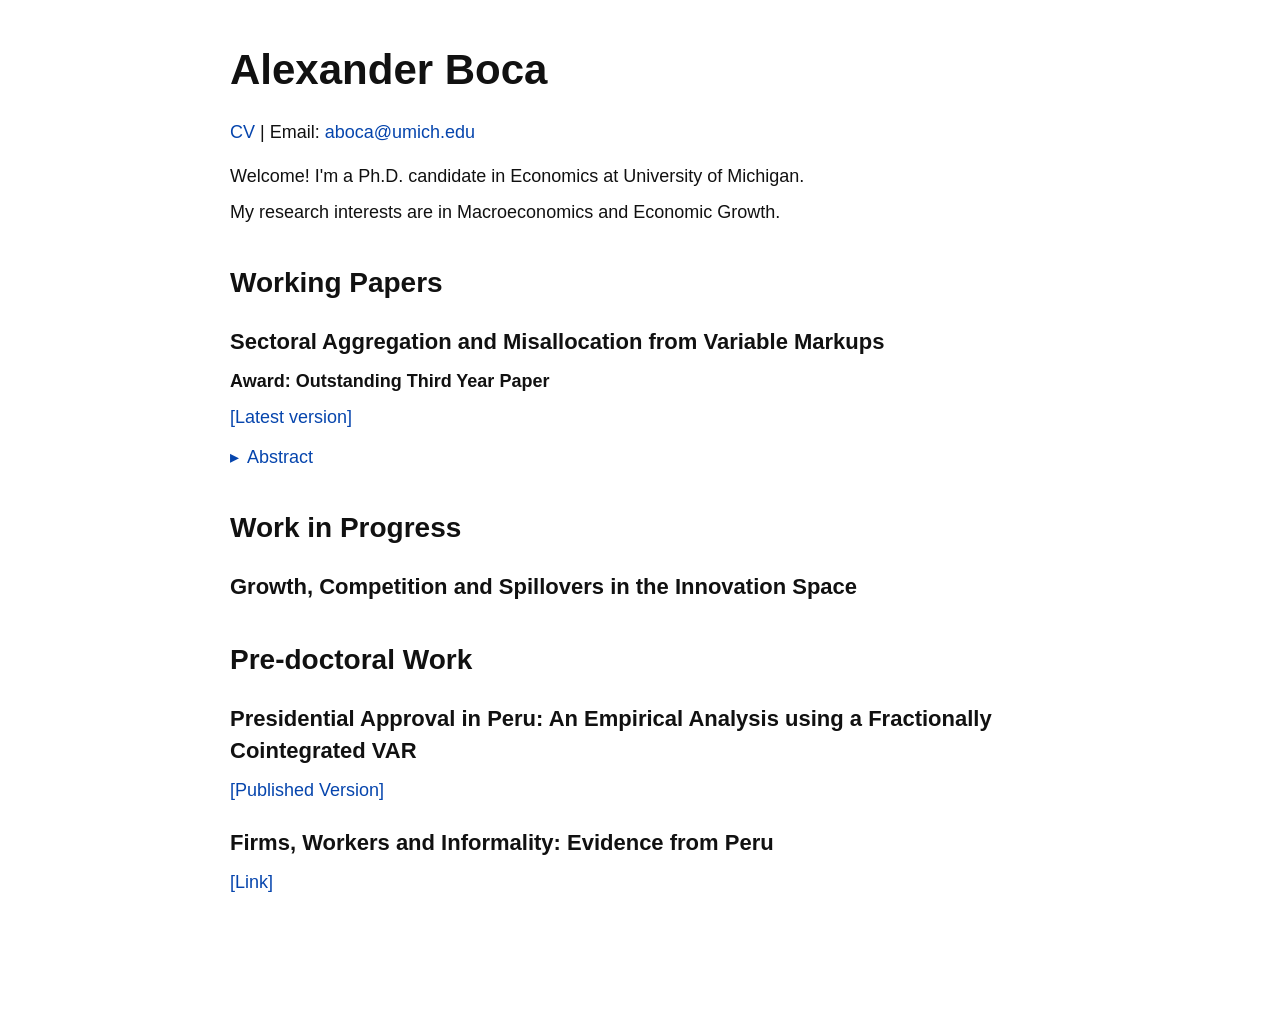
==== index.html @ 946b9c98 "Add CV and working paper PDFs" ====
<!DOCTYPE html>
<html lang="en">
<head>
  <meta charset="UTF-8" />
  <meta name="viewport" content="width=device-width, initial-scale=1.0" />
  <title>Alexander Boca</title>
  <link rel="stylesheet" href="style.css" />
</head>
<body>
  <main class="container">
    <header>
      <h1>Alexander Boca</h1>

      <p class="top-links">
        <a href="files/cv.pdf" target="_blank">CV</a> |
        Email:
        <a href="mailto:aboca@umich.edu">aboca@umich.edu</a>
      </p>

      <p>
        Welcome! I'm a Ph.D. candidate in Economics at University of Michigan.
      </p>

      <p>
        My research interests are in Macroeconomics and Economic Growth.
      </p>

    </header>

    <section>
      <h2>Working Papers</h2>

      <article class="paper">
        <h3>Sectoral Aggregation and Misallocation from Variable Markups</h3>
        <p class="paper-subtitle">Award: Outstanding Third Year Paper</p>
        <p>
          <a href="files/AB_SectoralAggregation.pdf" target="_blank">[Latest version]</a>
        </p>
        <button class="abstract-toggle" type="button" aria-expanded="false">
          <span class="arrow" aria-hidden="true">&#9656;</span>
          <span>Abstract</span>
        </button>
        <div class="abstract-content" hidden>
          <p>
            This paper studies how sectoral aggregation affects misallocation estimates in models with variable markups. In a nested CES framework with oligopolistic competition, misallocation depends on markup dispersion within and across sectors, weighted by substitution elasticities. Applying this to European firm-level data reveals two countervailing biases. First, higher aggregation (for example, grouping meat and bakery into a broader food sector) mechanically smooths out dispersion, reducing measured misallocation. Second, aggregation biases down estimated elasticities. The mechanical bias typically dominates: using aggregated sectoral definitions leads to a quantitatively significant underestimation of aggregate productivity losses.
          </p>
        </div>
      </article>

      
    </section>

    <section>
      <h2>Work in Progress</h2>

      <article class="paper">
        <h3>Growth, Competition and Spillovers in the Innovation Space</h3>
      
      </article>
    </section>

    <section>
      <h2>Pre-doctoral Work</h2>

      <article class="paper">
        <h3>Presidential Approval in Peru: An Empirical Analysis using a Fractionally Cointegrated VAR</h3>
        <p>
          <a href="https://doi.org/10.1007/s10644-021-09374-0" target="_blank">[Published Version]</a>
        </p>
      </article>
            <article class="paper">
        <h3>Firms, Workers and Informality: Evidence from Peru</h3>
        <p>
          <a href="https://repositorio.sunedu.gob.pe/backend/api/core/bitstreams/73bf95ec-d393-4d60-878d-f3b8a3e9e874/content">[Link]</a>
        </p>
      </article>

    </section>

       
  </main>
  <script>
    document.querySelectorAll(".abstract-toggle").forEach((button) => {
      button.addEventListener("click", () => {
        const content = button.nextElementSibling;
        const isExpanded = button.getAttribute("aria-expanded") === "true";

        button.setAttribute("aria-expanded", String(!isExpanded));
        content.hidden = isExpanded;
      });
    });
  </script>
</body>
</html>
---- style.css ----
body {
  margin: 0;
  background: #ffffff;
  color: #111111;
  font-family: Arial, Helvetica, sans-serif;
  line-height: 1.45;
  font-size: 18px;
}

.container {
  max-width: 820px;
  margin: 40px auto;
  padding: 0 24px 60px 24px;
}

h1 {
  font-size: 42px;
  font-weight: 700;
  margin: 0 0 18px 0;
}

h2 {
  font-size: 28px;
  margin-top: 38px;
  margin-bottom: 14px;
}

h3 {
  font-size: 22px;
  font-weight: 700;
  margin-top: 22px;
  margin-bottom: 10px;
}

p {
  margin: 10px 0;
}

.top-links {
  margin-bottom: 18px;
}

.paper {
  margin-bottom: 24px;
}

.paper-subtitle {
  margin: 4px 0 10px 0;
  font-weight: 700;
}

.label {
  font-weight: 700;
  margin-bottom: 6px;
}

.abstract-toggle {
  display: inline-flex;
  align-items: center;
  gap: 8px;
  padding: 0;
  margin-top: 4px;
  border: 0;
  background: none;
  color: #0645ad;
  font: inherit;
  cursor: pointer;
}

.abstract-toggle:hover {
  text-decoration: underline;
}

.arrow {
  display: inline-block;
  transition: transform 0.2s ease;
}

.abstract-toggle[aria-expanded="true"] .arrow {
  transform: rotate(90deg);
}

.abstract-content {
  margin-top: 8px;
}

a {
  color: #0645ad;
  text-decoration: none;
}

a:hover {
  text-decoration: underline;
}
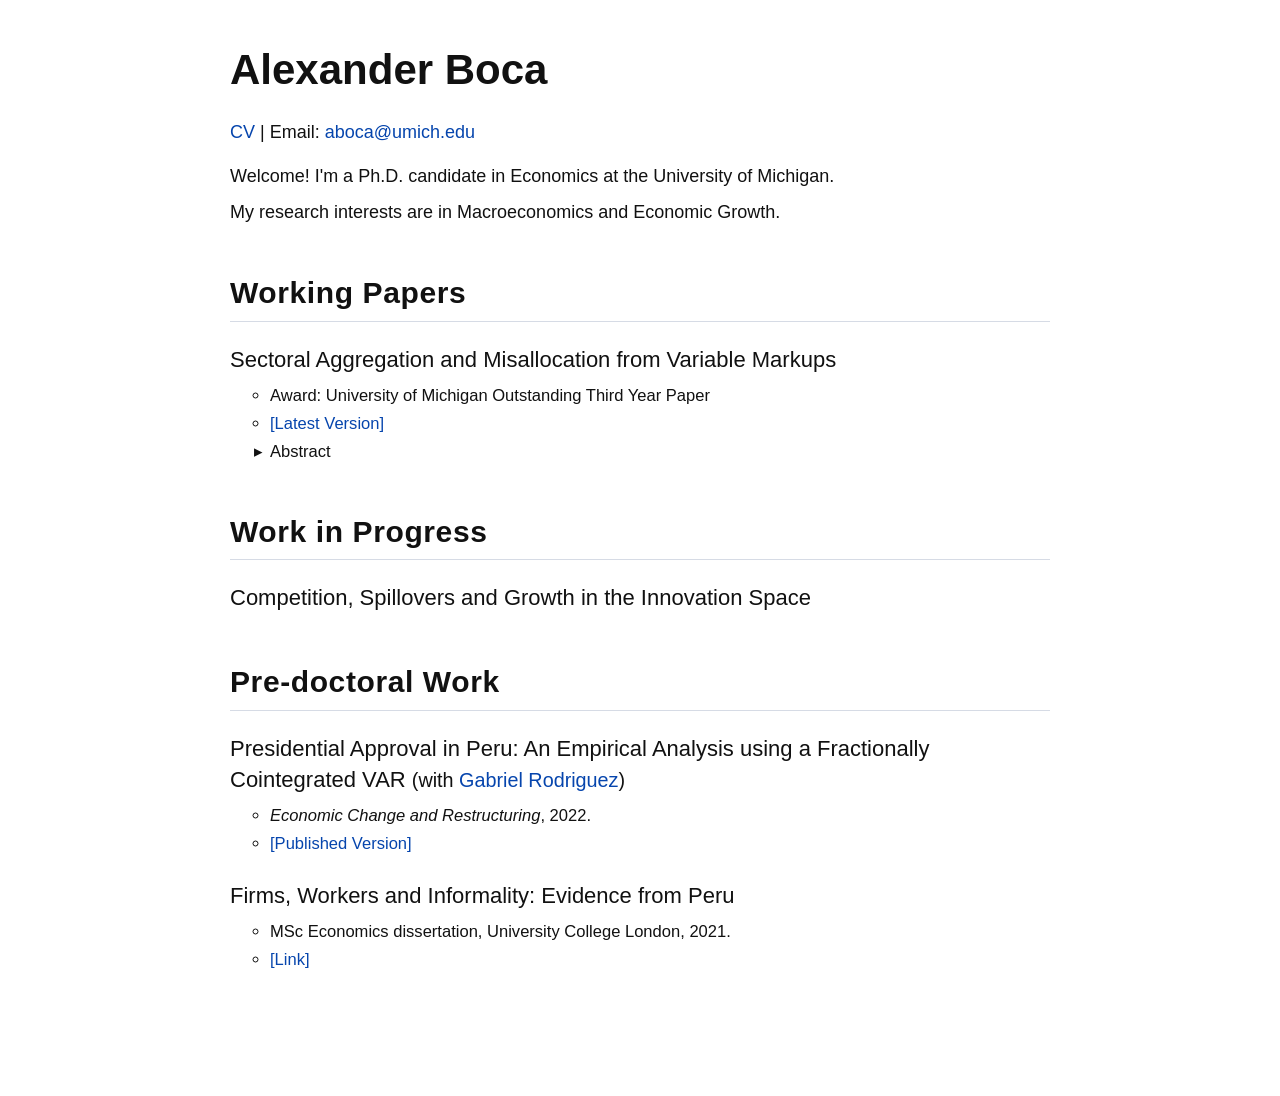
==== commit 226b711e: "Update website content and CV" ====
--- a/index.html
+++ b/index.html
@@ -18,7 +18,7 @@
       </p>
 
       <p>
-        Welcome! I'm a Ph.D. candidate in Economics at University of Michigan.
+        Welcome! I'm a Ph.D. candidate in Economics at the University of Michigan.
       </p>
 
       <p>
@@ -32,14 +32,16 @@
 
       <article class="paper">
         <h3>Sectoral Aggregation and Misallocation from Variable Markups</h3>
-        <p class="paper-subtitle">Award: Outstanding Third Year Paper</p>
-        <p>
-          <a href="files/AB_SectoralAggregation.pdf" target="_blank">[Latest version]</a>
-        </p>
-        <button class="abstract-toggle" type="button" aria-expanded="false">
-          <span class="arrow" aria-hidden="true">&#9656;</span>
-          <span>Abstract</span>
-        </button>
+        <ul class="paper-meta">
+          <li>Award: University of Michigan Outstanding Third Year Paper</li>
+          <li><a href="files/AB_SectoralAggregation.pdf" target="_blank">[Latest Version]</a></li>
+          <li class="abstract-meta-item">
+            <button class="abstract-toggle" type="button" aria-expanded="false">
+              <span class="arrow" aria-hidden="true">&#9656;</span>
+              <span>Abstract</span>
+            </button>
+          </li>
+        </ul>
         <div class="abstract-content" hidden>
           <p>
             This paper studies how sectoral aggregation affects misallocation estimates in models with variable markups. In a nested CES framework with oligopolistic competition, misallocation depends on markup dispersion within and across sectors, weighted by substitution elasticities. Applying this to European firm-level data reveals two countervailing biases. First, higher aggregation (for example, grouping meat and bakery into a broader food sector) mechanically smooths out dispersion, reducing measured misallocation. Second, aggregation biases down estimated elasticities. The mechanical bias typically dominates: using aggregated sectoral definitions leads to a quantitatively significant underestimation of aggregate productivity losses.
@@ -54,7 +56,7 @@
       <h2>Work in Progress</h2>
 
       <article class="paper">
-        <h3>Growth, Competition and Spillovers in the Innovation Space</h3>
+        <h3>Competition, Spillovers and Growth in the Innovation Space</h3>
       
       </article>
     </section>
@@ -63,16 +65,18 @@
       <h2>Pre-doctoral Work</h2>
 
       <article class="paper">
-        <h3>Presidential Approval in Peru: An Empirical Analysis using a Fractionally Cointegrated VAR</h3>
-        <p>
-          <a href="https://doi.org/10.1007/s10644-021-09374-0" target="_blank">[Published Version]</a>
-        </p>
+        <h3>Presidential Approval in Peru: An Empirical Analysis using a Fractionally Cointegrated VAR <span class="coauthor">(with <a href="https://scholar.google.com/citations?user=5CLCLBgAAAAJ&hl=es" target="_blank">Gabriel Rodriguez</a>)</span></h3>
+        <ul class="paper-meta">
+          <li><em>Economic Change and Restructuring</em>, 2022.</li>
+          <li><a href="https://doi.org/10.1007/s10644-021-09374-0" target="_blank">[Published Version]</a></li>
+        </ul>
       </article>
             <article class="paper">
         <h3>Firms, Workers and Informality: Evidence from Peru</h3>
-        <p>
-          <a href="https://repositorio.sunedu.gob.pe/backend/api/core/bitstreams/73bf95ec-d393-4d60-878d-f3b8a3e9e874/content">[Link]</a>
-        </p>
+        <ul class="paper-meta">
+          <li>MSc Economics dissertation, University College London, 2021.</li>
+          <li><a href="https://repositorio.sunedu.gob.pe/backend/api/core/bitstreams/73bf95ec-d393-4d60-878d-f3b8a3e9e874/content">[Link]</a></li>
+        </ul>
       </article>
 
     </section>
@@ -82,8 +86,13 @@
   <script>
     document.querySelectorAll(".abstract-toggle").forEach((button) => {
       button.addEventListener("click", () => {
-        const content = button.nextElementSibling;
+        const paper = button.closest(".paper");
+        const content = paper ? paper.querySelector(".abstract-content") : null;
         const isExpanded = button.getAttribute("aria-expanded") === "true";
+
+        if (!content) {
+          return;
+        }
 
         button.setAttribute("aria-expanded", String(!isExpanded));
         content.hidden = isExpanded;
--- a/style.css
+++ b/style.css
@@ -20,16 +20,20 @@
 }
 
 h2 {
-  font-size: 28px;
-  margin-top: 38px;
-  margin-bottom: 14px;
+  font-size: 30px;
+  font-weight: 700;
+  letter-spacing: 0.02em;
+  margin-top: 46px;
+  margin-bottom: 20px;
+  padding-bottom: 6px;
+  border-bottom: 1px solid #d6dbe5;
 }
 
 h3 {
   font-size: 22px;
-  font-weight: 700;
+  font-weight: 400;
   margin-top: 22px;
-  margin-bottom: 10px;
+  margin-bottom: 8px;
 }
 
 p {
@@ -44,9 +48,25 @@
   margin-bottom: 24px;
 }
 
-.paper-subtitle {
-  margin: 4px 0 10px 0;
-  font-weight: 700;
+.coauthor {
+  font-size: 0.9em;
+  color: inherit;
+}
+
+.paper-meta {
+  margin: 4px 0 10px 22px;
+  padding-left: 18px;
+  list-style-type: circle;
+  color: inherit;
+  font-size: 0.92em;
+}
+
+.paper-meta li {
+  margin: 4px 0;
+}
+
+.abstract-meta-item {
+  list-style-type: none;
 }
 
 .label {
@@ -57,12 +77,12 @@
 .abstract-toggle {
   display: inline-flex;
   align-items: center;
-  gap: 8px;
+  gap: 6px;
   padding: 0;
-  margin-top: 4px;
+  margin: 0;
   border: 0;
   background: none;
-  color: #0645ad;
+  color: inherit;
   font: inherit;
   cursor: pointer;
 }
@@ -73,6 +93,8 @@
 
 .arrow {
   display: inline-block;
+  width: 12px;
+  margin-left: -18px;
   transition: transform 0.2s ease;
 }
 
@@ -81,7 +103,7 @@
 }
 
 .abstract-content {
-  margin-top: 8px;
+  margin: 8px 0 0 22px;
 }
 
 a {
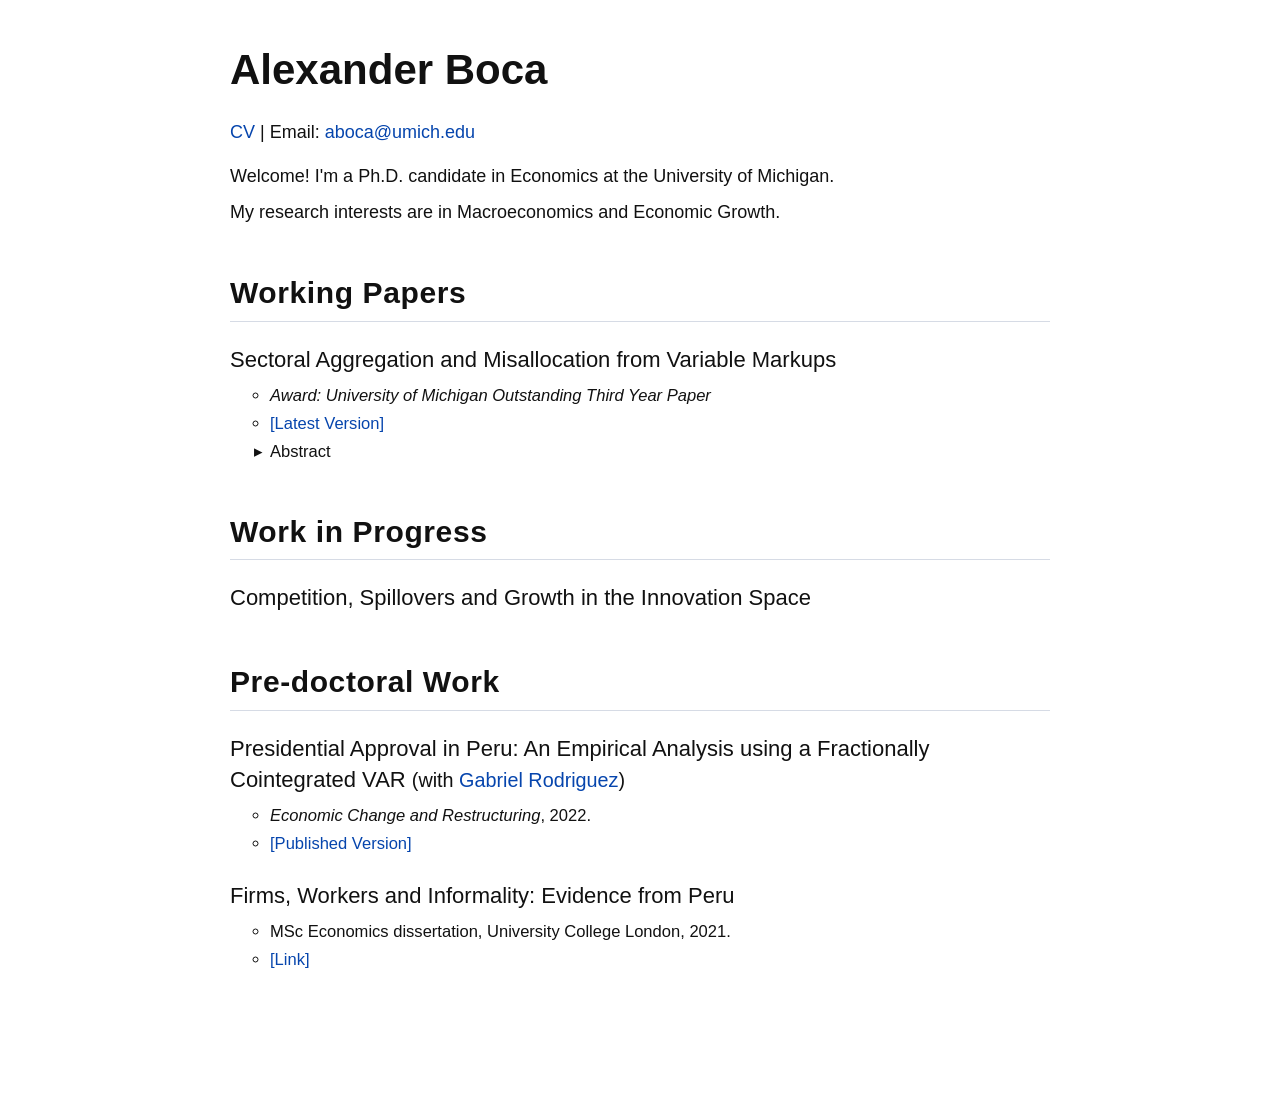
==== commit 7f3a4175: "italics on awarf" ====
--- a/index.html
+++ b/index.html
@@ -33,7 +33,7 @@
       <article class="paper">
         <h3>Sectoral Aggregation and Misallocation from Variable Markups</h3>
         <ul class="paper-meta">
-          <li>Award: University of Michigan Outstanding Third Year Paper</li>
+          <li><em>Award: University of Michigan Outstanding Third Year Paper</li></em></li>
           <li><a href="files/AB_SectoralAggregation.pdf" target="_blank">[Latest Version]</a></li>
           <li class="abstract-meta-item">
             <button class="abstract-toggle" type="button" aria-expanded="false">
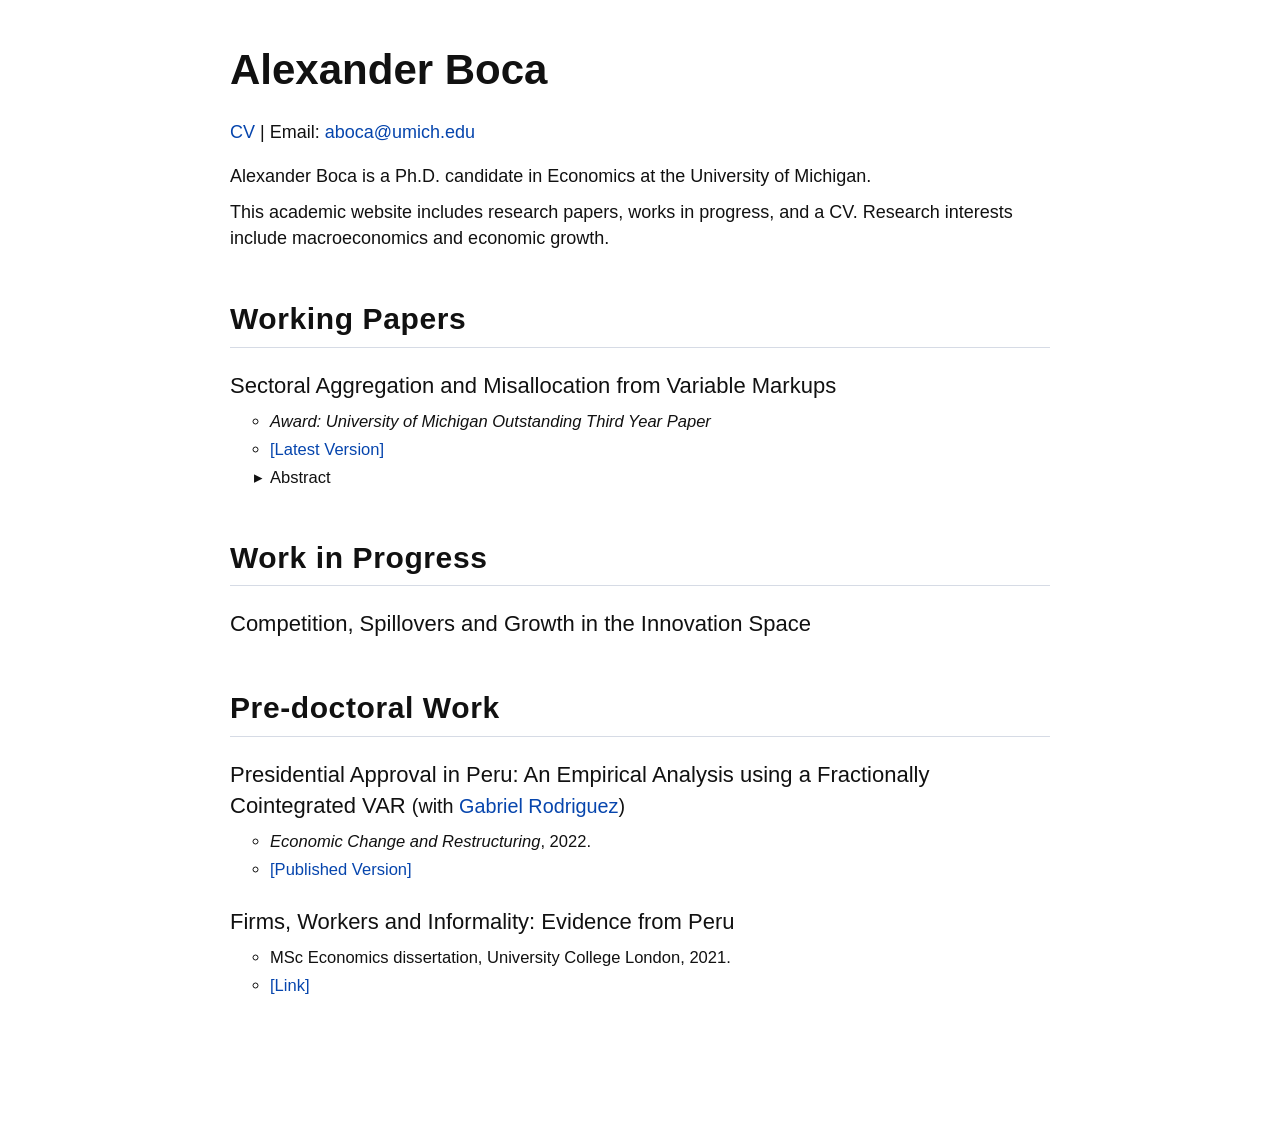
==== commit a6137337: "Improve Google indexing signals" ====
--- a/index.html
+++ b/index.html
@@ -3,7 +3,40 @@
 <head>
   <meta charset="UTF-8" />
   <meta name="viewport" content="width=device-width, initial-scale=1.0" />
-  <title>Alexander Boca</title>
+  <title>Alexander Boca | Economics Ph.D. Candidate</title>
+  <meta
+    name="description"
+    content="Academic website of Alexander Boca, Ph.D. candidate in Economics at the University of Michigan. Research in macroeconomics and economic growth."
+  />
+  <meta name="robots" content="index, follow" />
+  <link rel="canonical" href="https://alexanderboca.github.io/" />
+  <meta property="og:type" content="website" />
+  <meta property="og:title" content="Alexander Boca | Economics Ph.D. Candidate" />
+  <meta
+    property="og:description"
+    content="Academic website of Alexander Boca, Ph.D. candidate in Economics at the University of Michigan."
+  />
+  <meta property="og:url" content="https://alexanderboca.github.io/" />
+  <meta name="twitter:card" content="summary" />
+  <script type="application/ld+json">
+    {
+      "@context": "https://schema.org",
+      "@type": "Person",
+      "name": "Alexander Boca",
+      "url": "https://alexanderboca.github.io/",
+      "email": "mailto:aboca@umich.edu",
+      "jobTitle": "Ph.D. candidate in Economics",
+      "affiliation": {
+        "@type": "CollegeOrUniversity",
+        "name": "University of Michigan"
+      },
+      "description": "Academic website of Alexander Boca, Ph.D. candidate in Economics at the University of Michigan. Research in macroeconomics and economic growth.",
+      "knowsAbout": [
+        "Macroeconomics",
+        "Economic Growth"
+      ]
+    }
+  </script>
   <link rel="stylesheet" href="style.css" />
 </head>
 <body>
@@ -18,11 +51,11 @@
       </p>
 
       <p>
-        Welcome! I'm a Ph.D. candidate in Economics at the University of Michigan.
+        Alexander Boca is a Ph.D. candidate in Economics at the University of Michigan.
       </p>
 
       <p>
-        My research interests are in Macroeconomics and Economic Growth.
+        This academic website includes research papers, works in progress, and a CV. Research interests include macroeconomics and economic growth.
       </p>
 
     </header>
@@ -33,7 +66,7 @@
       <article class="paper">
         <h3>Sectoral Aggregation and Misallocation from Variable Markups</h3>
         <ul class="paper-meta">
-          <li><em>Award: University of Michigan Outstanding Third Year Paper</li></em></li>
+          <li><em>Award: University of Michigan Outstanding Third Year Paper</em></li>
           <li><a href="files/AB_SectoralAggregation.pdf" target="_blank">[Latest Version]</a></li>
           <li class="abstract-meta-item">
             <button class="abstract-toggle" type="button" aria-expanded="false">
--- a/style.css
+++ b/style.css
@@ -106,6 +106,13 @@
   margin: 8px 0 0 22px;
 }
 
+.abstract-content p {
+  text-align: justify;
+  text-justify: inter-word;
+  text-align-last: left;
+  hyphens: auto;
+}
+
 a {
   color: #0645ad;
   text-decoration: none;
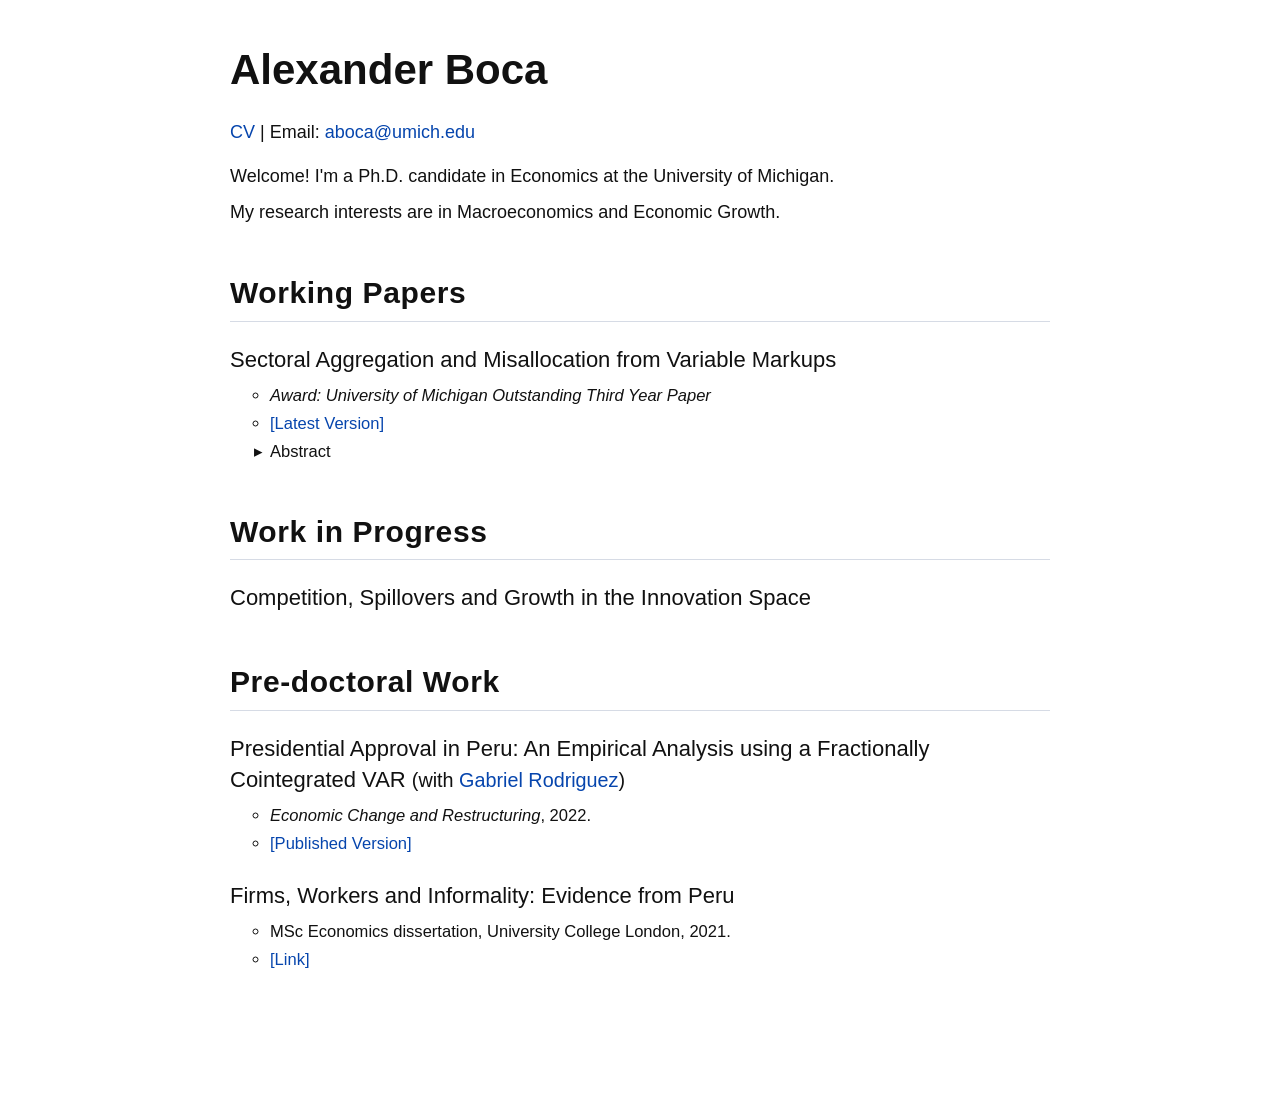
==== commit 7e09994d: "Restore homepage welcome text" ====
--- a/index.html
+++ b/index.html
@@ -51,11 +51,11 @@
       </p>
 
       <p>
-        Alexander Boca is a Ph.D. candidate in Economics at the University of Michigan.
+        Welcome! I'm a Ph.D. candidate in Economics at the University of Michigan.
       </p>
 
       <p>
-        This academic website includes research papers, works in progress, and a CV. Research interests include macroeconomics and economic growth.
+        My research interests are in Macroeconomics and Economic Growth.
       </p>
 
     </header>
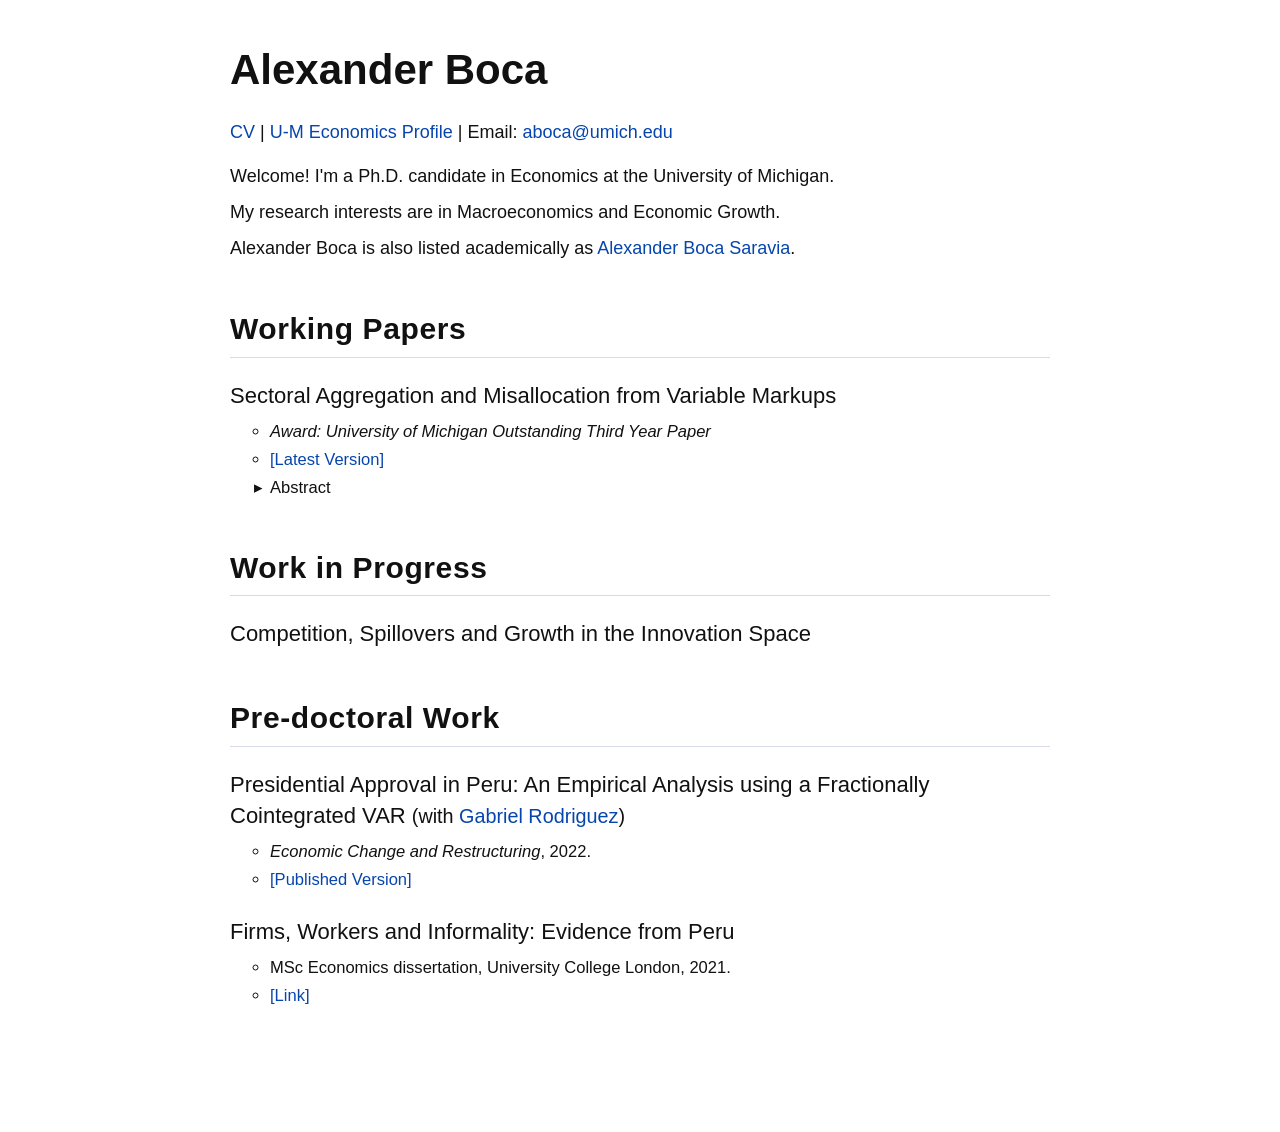
==== commit 4bccc8aa: "Strengthen academic name signals" ====
--- a/index.html
+++ b/index.html
@@ -3,38 +3,50 @@
 <head>
   <meta charset="UTF-8" />
   <meta name="viewport" content="width=device-width, initial-scale=1.0" />
-  <title>Alexander Boca | Economics Ph.D. Candidate</title>
+  <title>Alexander Boca | Economics Ph.D. Candidate at University of Michigan</title>
+  <meta name="author" content="Alexander Boca" />
   <meta
     name="description"
-    content="Academic website of Alexander Boca, Ph.D. candidate in Economics at the University of Michigan. Research in macroeconomics and economic growth."
+    content="Academic website of Alexander Boca, also listed academically as Alexander Boca Saravia, Ph.D. candidate in Economics at the University of Michigan. Research in macroeconomics and economic growth."
   />
   <meta name="robots" content="index, follow" />
   <link rel="canonical" href="https://alexanderboca.github.io/" />
   <meta property="og:type" content="website" />
-  <meta property="og:title" content="Alexander Boca | Economics Ph.D. Candidate" />
+  <meta property="og:title" content="Alexander Boca | Economics Ph.D. Candidate at University of Michigan" />
   <meta
     property="og:description"
-    content="Academic website of Alexander Boca, Ph.D. candidate in Economics at the University of Michigan."
+    content="Academic website of Alexander Boca, also listed academically as Alexander Boca Saravia, Ph.D. candidate in Economics at the University of Michigan."
   />
   <meta property="og:url" content="https://alexanderboca.github.io/" />
   <meta name="twitter:card" content="summary" />
   <script type="application/ld+json">
     {
       "@context": "https://schema.org",
-      "@type": "Person",
-      "name": "Alexander Boca",
+      "@type": "ProfilePage",
       "url": "https://alexanderboca.github.io/",
-      "email": "mailto:aboca@umich.edu",
-      "jobTitle": "Ph.D. candidate in Economics",
-      "affiliation": {
-        "@type": "CollegeOrUniversity",
-        "name": "University of Michigan"
-      },
-      "description": "Academic website of Alexander Boca, Ph.D. candidate in Economics at the University of Michigan. Research in macroeconomics and economic growth.",
-      "knowsAbout": [
-        "Macroeconomics",
-        "Economic Growth"
-      ]
+      "dateModified": "2026-05-11",
+      "mainEntity": {
+        "@type": "Person",
+        "name": "Alexander Boca",
+        "alternateName": "Alexander Boca Saravia",
+        "url": "https://alexanderboca.github.io/",
+        "email": "mailto:aboca@umich.edu",
+        "jobTitle": "Ph.D. candidate in Economics",
+        "affiliation": {
+          "@type": "CollegeOrUniversity",
+          "name": "University of Michigan"
+        },
+        "sameAs": [
+          "https://lsa.umich.edu/econ/people/phd-students/aboca.html"
+        ],
+        "description": "Academic website of Alexander Boca, also listed academically as Alexander Boca Saravia, Ph.D. candidate in Economics at the University of Michigan. Research in macroeconomics and economic growth.",
+        "knowsAbout": [
+          "Macroeconomics",
+          "Economic Growth",
+          "Economics",
+          "Public Finance"
+        ]
+      }
     }
   </script>
   <link rel="stylesheet" href="style.css" />
@@ -46,6 +58,11 @@
 
       <p class="top-links">
         <a href="files/cv.pdf" target="_blank">CV</a> |
+        <a
+          href="https://lsa.umich.edu/econ/people/phd-students/aboca.html"
+          target="_blank"
+          rel="noopener noreferrer"
+        >U-M Economics Profile</a> |
         Email:
         <a href="mailto:aboca@umich.edu">aboca@umich.edu</a>
       </p>
@@ -56,6 +73,15 @@
 
       <p>
         My research interests are in Macroeconomics and Economic Growth.
+      </p>
+
+      <p>
+        Alexander Boca is also listed academically as
+        <a
+          href="https://lsa.umich.edu/econ/people/phd-students/aboca.html"
+          target="_blank"
+          rel="noopener noreferrer"
+        >Alexander Boca Saravia</a>.
       </p>
 
     </header>
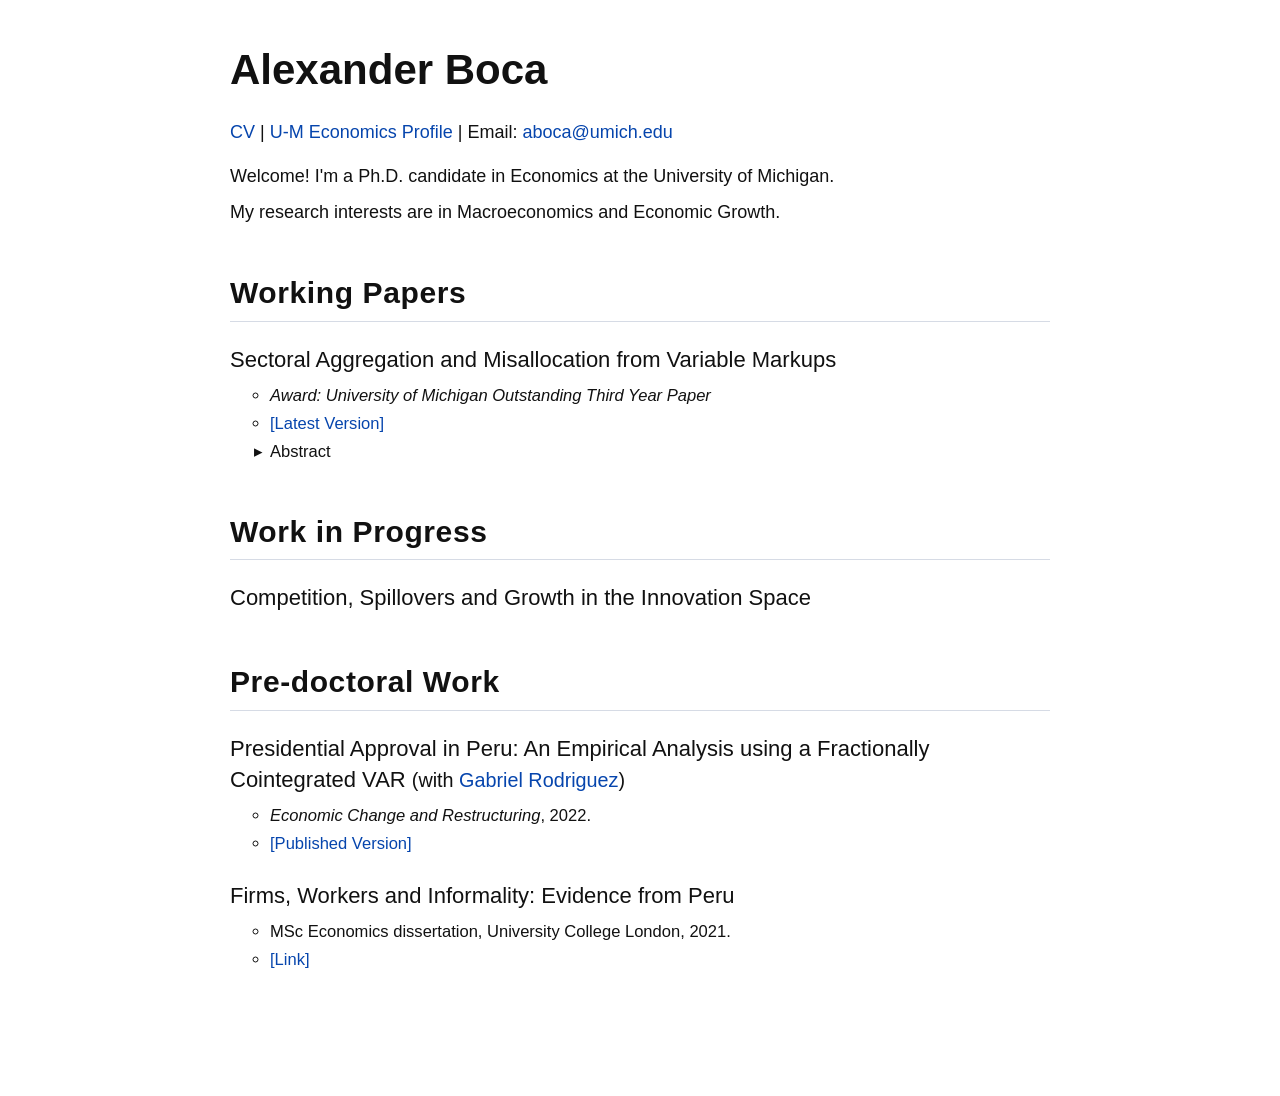
==== commit b930414c: "Remove visible alias sentence" ====
--- a/index.html
+++ b/index.html
@@ -73,15 +73,6 @@
 
       <p>
         My research interests are in Macroeconomics and Economic Growth.
-      </p>
-
-      <p>
-        Alexander Boca is also listed academically as
-        <a
-          href="https://lsa.umich.edu/econ/people/phd-students/aboca.html"
-          target="_blank"
-          rel="noopener noreferrer"
-        >Alexander Boca Saravia</a>.
       </p>
 
     </header>
